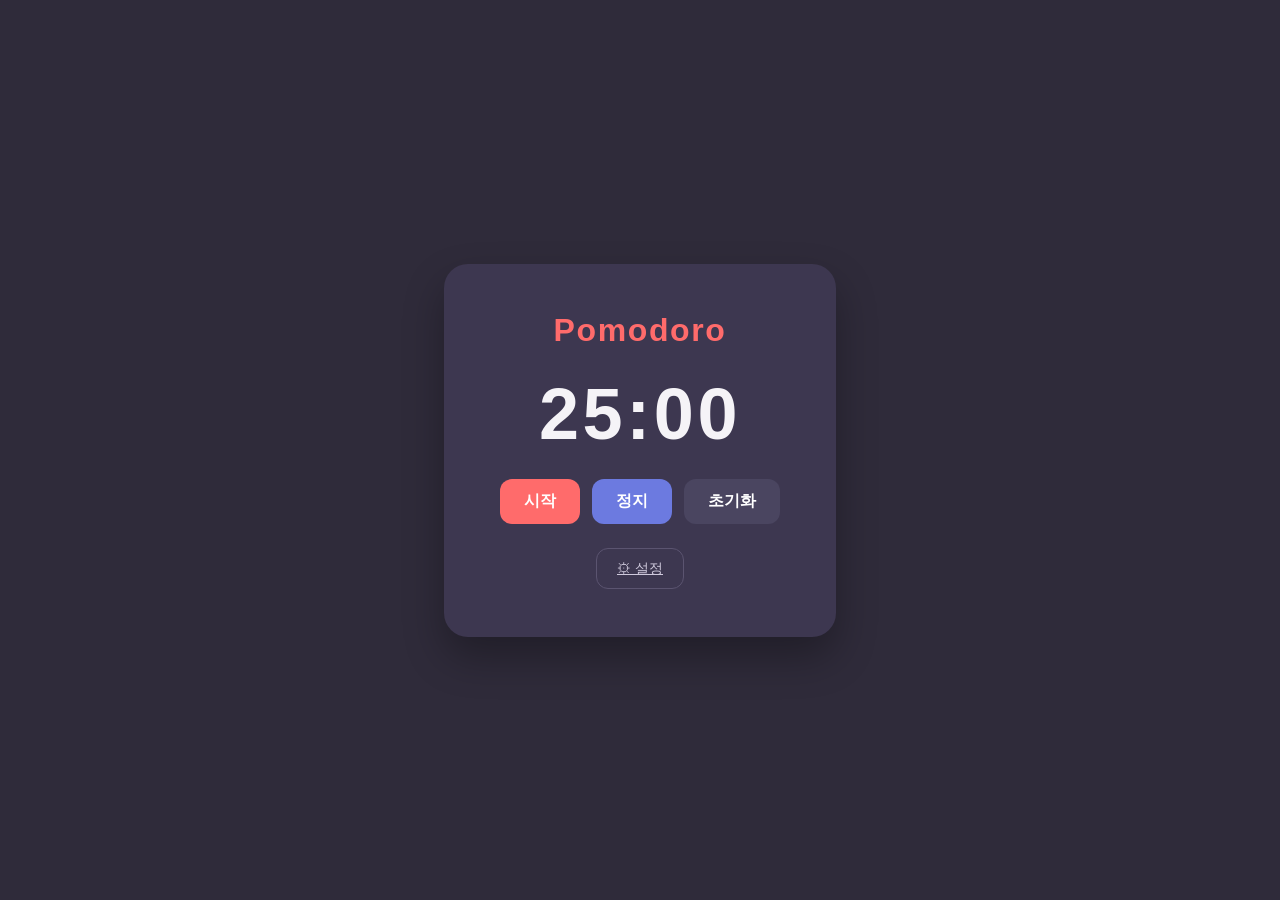
==== index.html @ 73be14d2 "INIT" ====
<!DOCTYPE html>
<html lang="ko">
<head>
  <meta charset="UTF-8" />
  <meta name="viewport" content="width=device-width, initial-scale=1.0" />
  <title>Pomodoro Timer</title>
  <link rel="stylesheet" href="index.css" />
</head>
<body>
  <main class="timer-card">
    <h1>Pomodoro</h1>

    <p class="time-display" id="time-display">25:00</p>

    <div class="controls">
      <button type="button" class="btn btn-start" onclick="startTimer()">시작</button>
      <button type="button" class="btn btn-stop" onclick="stopTimer()">정지</button>
      <button type="button" class="btn btn-reset" onclick="resetTimer()">초기화</button>
    </div>

    <a href="setting.html" class="btn-settings" aria-label="설정">⚙ 설정</a>
  </main>

  <script src="index.js"></script>
</body>
</html>
---- index.css ----
* {
  box-sizing: border-box;
  margin: 0;
  padding: 0;
}

body {
  min-height: 100vh;
  display: flex;
  align-items: center;
  justify-content: center;
  background-color: #2f2b3a;
  font-family: "Segoe UI", "Helvetica Neue", Arial, sans-serif;
  color: #f5f3f7;
}

.timer-card {
  display: flex;
  flex-direction: column;
  align-items: center;
  gap: 24px;
  padding: 48px 56px;
  background-color: #3d3750;
  border-radius: 24px;
  box-shadow: 0 20px 40px rgba(0, 0, 0, 0.3);
}

h1 {
  font-size: 2rem;
  letter-spacing: 0.05em;
  color: #ff6b6b;
}

.time-display {
  font-size: 4.5rem;
  font-weight: 700;
  font-variant-numeric: tabular-nums;
  letter-spacing: 0.05em;
}

.controls {
  display: flex;
  gap: 12px;
}

.btn {
  padding: 12px 24px;
  font-size: 1rem;
  font-weight: 600;
  border: none;
  border-radius: 12px;
  cursor: pointer;
  color: #ffffff;
  transition: transform 0.15s ease, opacity 0.15s ease;
}

.btn:hover {
  transform: translateY(-2px);
  opacity: 0.9;
}

.btn:active {
  transform: translateY(0);
}

.btn-start {
  background-color: #ff6b6b;
}

.btn-stop {
  background-color: #6c7ae0;
}

.btn-reset {
  background-color: #4a4560;
}

.btn-settings {
  padding: 10px 20px;
  font-size: 0.9rem;
  font-weight: 500;
  color: #cfc9dc;
  background-color: transparent;
  border: 1px solid #5b5470;
  border-radius: 12px;
  cursor: pointer;
  transition: background-color 0.15s ease, color 0.15s ease;
}

.btn-settings:hover {
  background-color: #4a4560;
  color: #ffffff;
}
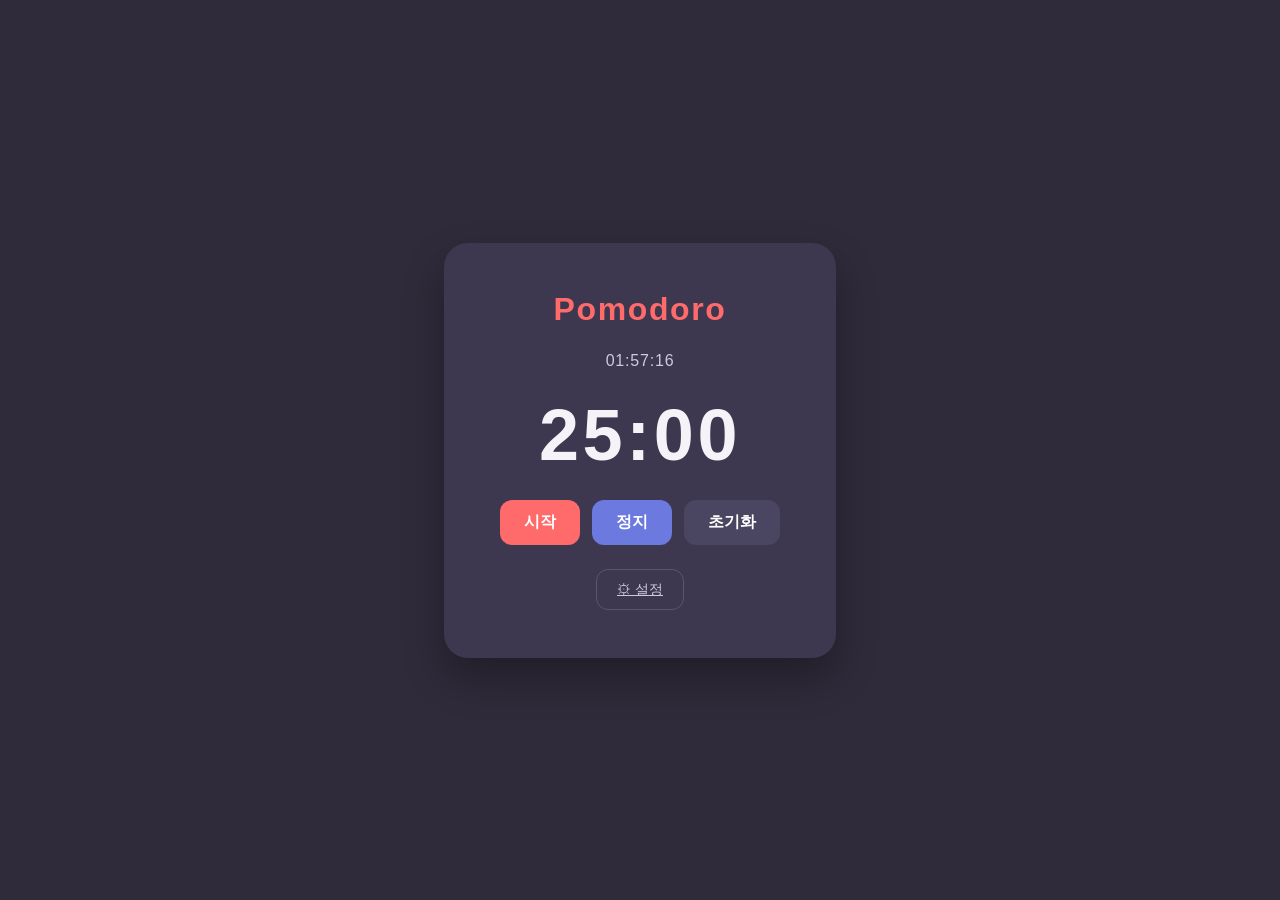
==== commit 76b0d067: "클로드 권한 설정 + 현재 시간 기능 추가" ====
--- a/index.html
+++ b/index.html
@@ -9,6 +9,8 @@
 <body>
   <main class="timer-card">
     <h1>Pomodoro</h1>
+
+    <p class="current-time" id="current-time"></p>
 
     <p class="time-display" id="time-display">25:00</p>
 
--- a/index.css
+++ b/index.css
@@ -29,6 +29,14 @@
   font-size: 2rem;
   letter-spacing: 0.05em;
   color: #ff6b6b;
+}
+
+.current-time {
+  font-size: 1rem;
+  font-weight: 500;
+  font-variant-numeric: tabular-nums;
+  letter-spacing: 0.05em;
+  color: #cfc9dc;
 }
 
 .time-display {
